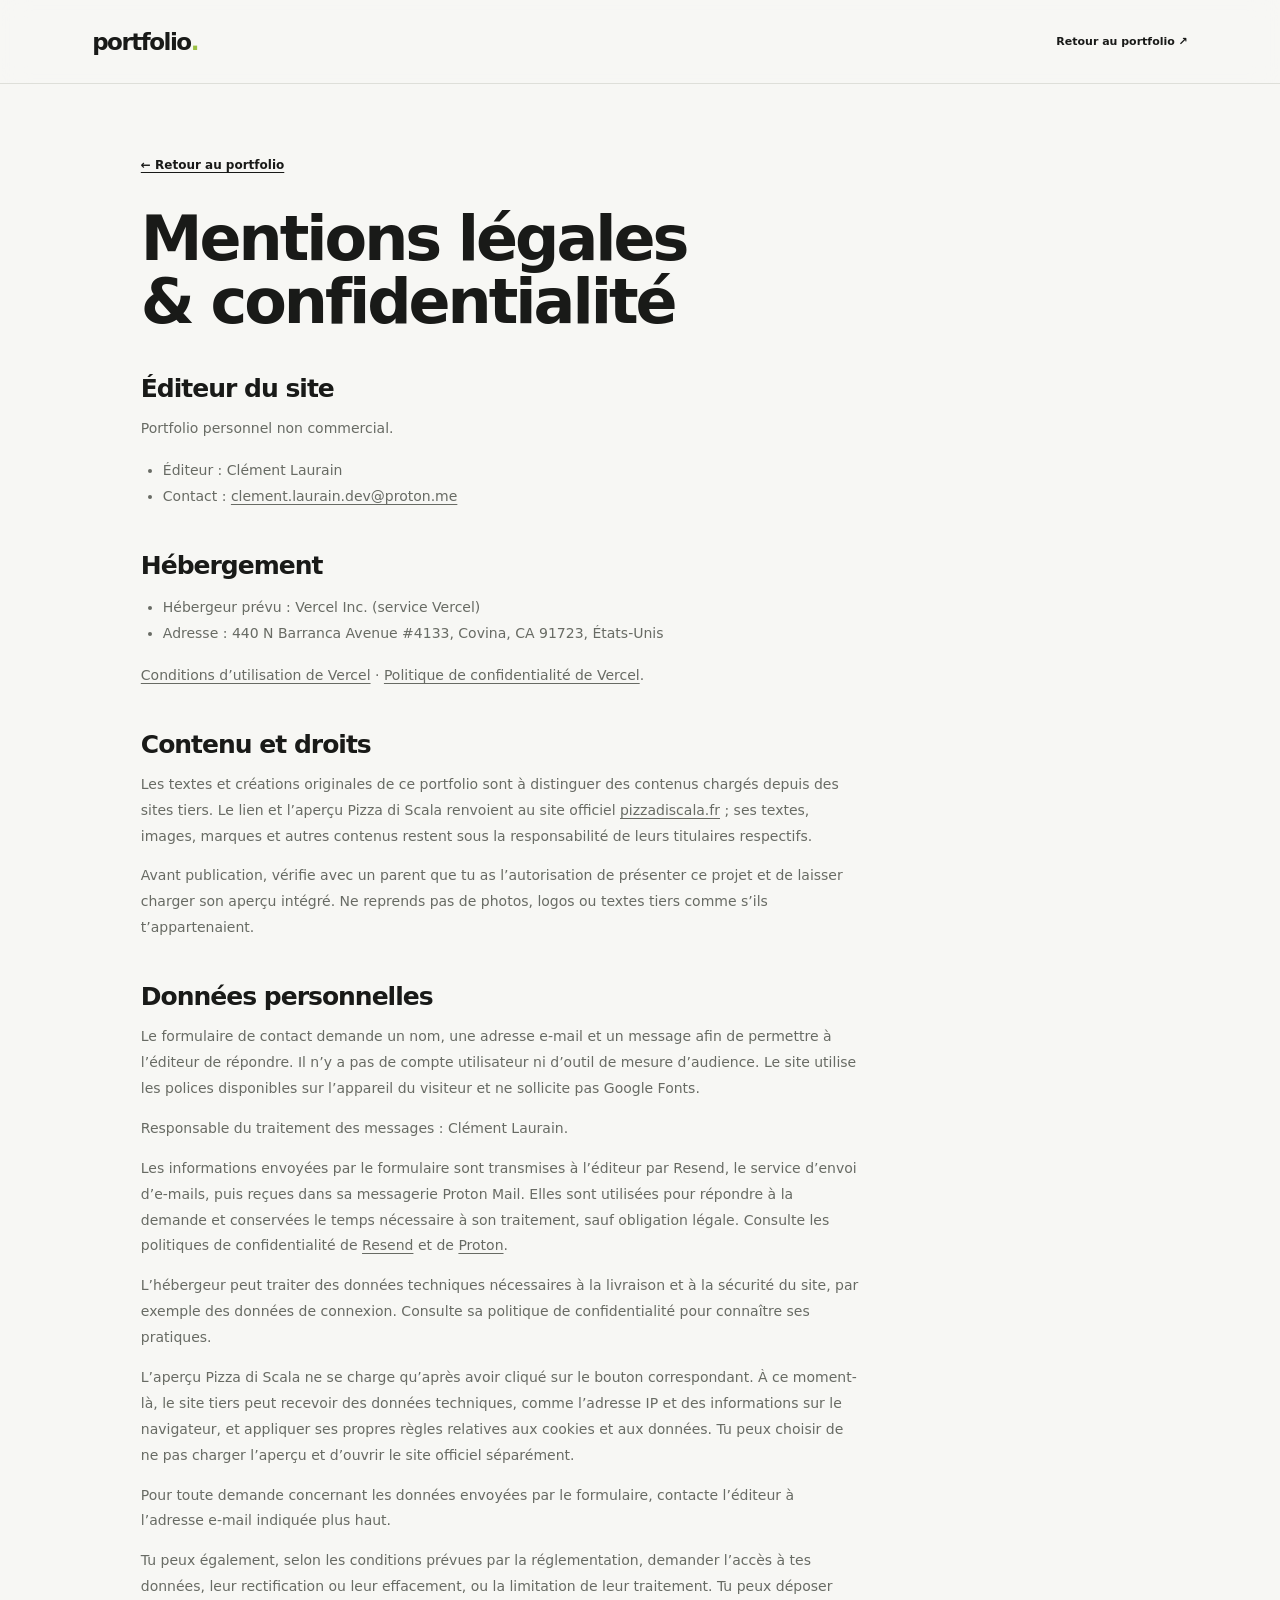
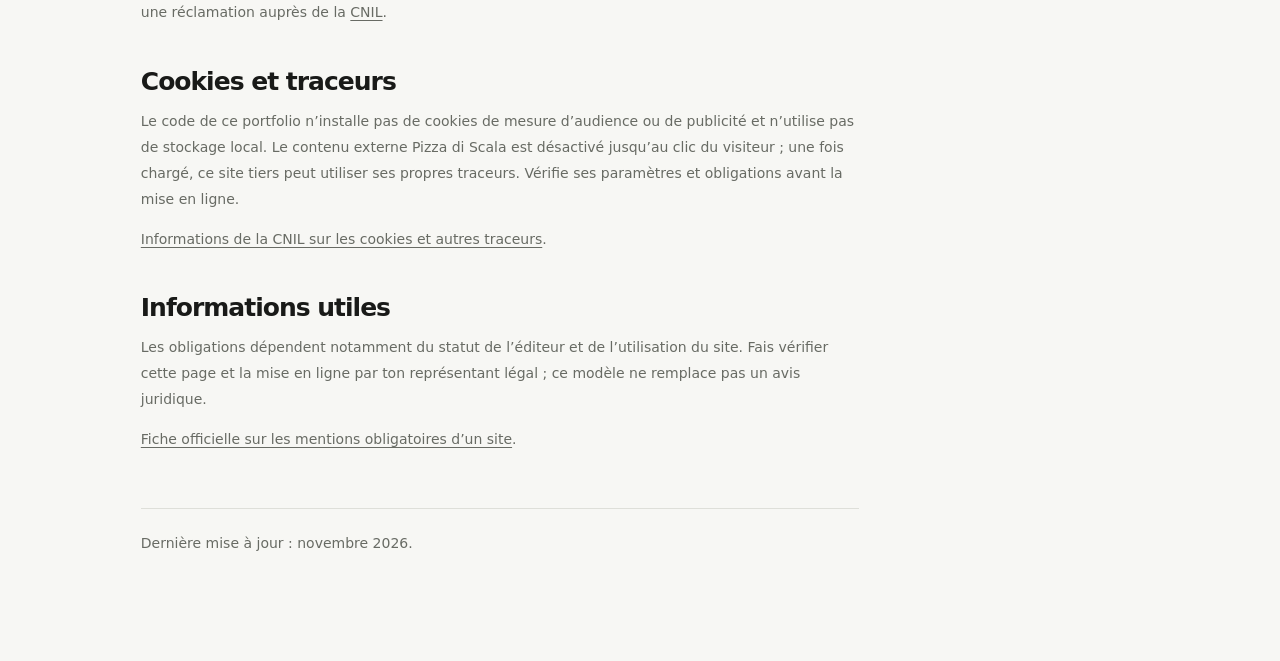
==== legal.html @ 201883a2 "Add files via upload" ====
<!DOCTYPE html>
<html lang="fr">
<head>
  <meta charset="UTF-8">
  <meta name="viewport" content="width=device-width, initial-scale=1.0">
  <meta name="description" content="Mentions légales et informations sur les données personnelles du portfolio de Clément.">
  <meta name="theme-color" content="#f7f7f4">
  <title>Mentions légales & confidentialité — Portfolio</title>
  <link rel="stylesheet" href="style.css">
</head>
<body>
  <header class="header">
    <a class="brand" href="index.html" aria-label="Retour au portfolio">portfolio<span>.</span></a>
    <a class="legal-home-link" href="index.html">Retour au portfolio ↗</a>
  </header>

  <main class="legal-content section-wrap">
    <a class="legal-back" href="index.html">← Retour au portfolio</a>
    <h1>Mentions légales<br>& confidentialité</h1>

    <section id="contact" aria-labelledby="publisher">
      <h2 id="publisher">Éditeur du site</h2>
      <p>Portfolio personnel non commercial.</p>
      <ul>
        <li>Éditeur : Clément Laurain</li>
        <li>Contact : <a href="mailto:clement.laurain.dev@proton.me">clement.laurain.dev@proton.me</a></li>
      </ul>
    </section>

    <section aria-labelledby="host">
      <h2 id="host">Hébergement</h2>
      <ul>
        <li>Hébergeur prévu : Vercel Inc. (service Vercel)</li>
        <li>Adresse : 440 N Barranca Avenue #4133, Covina, CA 91723, États-Unis</li>
      </ul>
      <p><a href="https://vercel.com/legal/terms" target="_blank" rel="noopener noreferrer">Conditions d’utilisation de Vercel</a> · <a href="https://vercel.com/legal/privacy-notice" target="_blank" rel="noopener noreferrer">Politique de confidentialité de Vercel</a>.</p>
    </section>

    <section aria-labelledby="content">
      <h2 id="content">Contenu et droits</h2>
      <p>Les textes et créations originales de ce portfolio sont à distinguer des contenus chargés depuis des sites tiers. Le lien et l’aperçu Pizza di Scala renvoient au site officiel <a href="https://pizzadiscala.fr/" target="_blank" rel="noopener noreferrer">pizzadiscala.fr</a> ; ses textes, images, marques et autres contenus restent sous la responsabilité de leurs titulaires respectifs.</p>
      <p>Avant publication, vérifie avec un parent que tu as l’autorisation de présenter ce projet et de laisser charger son aperçu intégré. Ne reprends pas de photos, logos ou textes tiers comme s’ils t’appartenaient.</p>
    </section>

    <section aria-labelledby="personal-data">
      <h2 id="personal-data">Données personnelles</h2>
      <p>Le formulaire de contact demande un nom, une adresse e-mail et un message afin de permettre à l’éditeur de répondre. Il n’y a pas de compte utilisateur ni d’outil de mesure d’audience. Le site utilise les polices disponibles sur l’appareil du visiteur et ne sollicite pas Google Fonts.</p>
      <p>Responsable du traitement des messages : Clément Laurain.</p>
      <p>Les informations envoyées par le formulaire sont transmises à l’éditeur par Resend, le service d’envoi d’e-mails, puis reçues dans sa messagerie Proton Mail. Elles sont utilisées pour répondre à la demande et conservées le temps nécessaire à son traitement, sauf obligation légale. Consulte les politiques de confidentialité de <a href="https://resend.com/legal/privacy-policy" target="_blank" rel="noopener noreferrer">Resend</a> et de <a href="https://proton.me/legal/privacy" target="_blank" rel="noopener noreferrer">Proton</a>.</p>
      <p>L’hébergeur peut traiter des données techniques nécessaires à la livraison et à la sécurité du site, par exemple des données de connexion. Consulte sa politique de confidentialité pour connaître ses pratiques.</p>
      <p>L’aperçu Pizza di Scala ne se charge qu’après avoir cliqué sur le bouton correspondant. À ce moment-là, le site tiers peut recevoir des données techniques, comme l’adresse IP et des informations sur le navigateur, et appliquer ses propres règles relatives aux cookies et aux données. Tu peux choisir de ne pas charger l’aperçu et d’ouvrir le site officiel séparément.</p>
      <p>Pour toute demande concernant les données envoyées par le formulaire, contacte l’éditeur à l’adresse e-mail indiquée plus haut.</p>
      <p>Tu peux également, selon les conditions prévues par la réglementation, demander l’accès à tes données, leur rectification ou leur effacement, ou la limitation de leur traitement. Tu peux déposer une réclamation auprès de la <a href="https://www.cnil.fr/" target="_blank" rel="noopener noreferrer">CNIL</a>.</p>
    </section>

    <section aria-labelledby="cookies">
      <h2 id="cookies">Cookies et traceurs</h2>
      <p>Le code de ce portfolio n’installe pas de cookies de mesure d’audience ou de publicité et n’utilise pas de stockage local. Le contenu externe Pizza di Scala est désactivé jusqu’au clic du visiteur ; une fois chargé, ce site tiers peut utiliser ses propres traceurs. Vérifie ses paramètres et obligations avant la mise en ligne.</p>
      <p><a href="https://www.cnil.fr/fr/cookies-et-autres-traceurs/que-dit-la-loi" target="_blank" rel="noopener noreferrer">Informations de la CNIL sur les cookies et autres traceurs</a>.</p>
    </section>

    <section aria-labelledby="sources">
      <h2 id="sources">Informations utiles</h2>
      <p>Les obligations dépendent notamment du statut de l’éditeur et de l’utilisation du site. Fais vérifier cette page et la mise en ligne par ton représentant légal ; ce modèle ne remplace pas un avis juridique.</p>
      <p><a href="https://entreprendre.service-public.gouv.fr/vosdroits/F37351" target="_blank" rel="noopener noreferrer">Fiche officielle sur les mentions obligatoires d’un site</a>.</p>
    </section>

    <p class="legal-footer">Dernière mise à jour : novembre 2026.</p>
  </main>
</body>
</html>
---- style.css ----
:root{--paper:#f7f7f4;--ink:#191a18;--muted:#858780;--line:#dedfd9;--accent:#c8f169;--mono:ui-monospace,SFMono-Regular,Consolas,monospace;--sans:system-ui,sans-serif}
*{box-sizing:border-box}
html{scroll-behavior:smooth;scroll-padding-top:90px}
body{margin:0;background:var(--paper);color:var(--ink);font-family:var(--sans);-webkit-font-smoothing:antialiased}
a{color:inherit;text-decoration:none}
button{font:inherit}
.progress{position:fixed;z-index:20;top:0;left:0;height:3px;width:0;background:var(--ink)}
.header{height:84px;padding:0 7.2%;display:flex;align-items:center;justify-content:space-between;border-bottom:1px solid var(--line);background:rgba(247,247,244,.9);backdrop-filter:blur(14px);position:sticky;top:0;z-index:10}
.brand{font-size:23px;font-weight:800;letter-spacing:-1.5px}.brand span{color:#9abf43}
.nav{display:flex;align-items:center;gap:38px;font-size:12px;font-weight:700}.nav a{transition:opacity .2s}.nav a:hover{opacity:.55}.nav-contact{border:1px solid var(--ink);padding:12px 17px;border-radius:2px}.nav-contact span{margin-left:13px}
.menu-toggle{display:none;background:none;border:0}
.section-wrap{padding-left:11%;padding-right:11%}
.hero{min-height:690px;padding-top:105px;position:relative;display:grid;grid-template-columns:1.1fr .9fr;gap:8%;align-items:center}
.eyebrow,.section-kicker,.hero-footer,.art-top,.art-bottom,.project-meta,.project-footnote,.about-note>span,.skill-number,.footer,.section-aside{font-family:var(--mono);font-size:9px;letter-spacing:1.25px}
.eyebrow{display:flex;align-items:center;gap:10px;color:#686b64}.status-dot{width:7px;height:7px;border-radius:50%;background:#91b94c;box-shadow:0 0 0 4px #e5edda}
h1{font-size:clamp(52px,6.2vw,88px);line-height:1.02;letter-spacing:-6px;margin:31px 0 25px;font-weight:700}
.serif{font-family:Georgia,serif;font-weight:400;font-style:italic;letter-spacing:-5px}
.hero-intro{max-width:430px;color:#70736c;font-size:14px;line-height:1.9}
.hero-actions{display:flex;align-items:center;gap:28px;margin-top:34px}
.button{display:inline-flex;align-items:center;justify-content:space-between;gap:36px;padding:17px 20px;font-size:11px;font-weight:700;transition:transform .2s,background .2s}.button:hover{transform:translateY(-3px)}
.button-dark{background:var(--ink);color:white}.button-dark:hover{background:#35372f}.button span{font-size:16px}
.text-link{font-size:11px;font-weight:700;border-bottom:1px solid #bfc0ba;padding-bottom:7px}.text-link span{margin-left:13px}
.hero-art{height:410px;background:#e9eae4;padding:18px 20px;position:relative;overflow:hidden}
.art-top,.art-bottom{display:flex;justify-content:space-between;color:#777a72;font-size:8px}
.art-grid{height:330px;position:relative;overflow:hidden}
.art-circle{position:absolute;width:245px;height:245px;border-radius:50%;background:#c7e77e;left:18%;top:28px}
.art-square{position:absolute;width:160px;height:190px;background:#22251f;right:8%;top:91px;transform:rotate(8deg);mix-blend-mode:multiply}
.art-line{position:absolute;width:1px;height:300px;background:#a8aaa2;left:50%;top:0;transform:rotate(35deg)}
.art-word{position:absolute;left:9%;top:120px;font-size:49px;line-height:.86;font-weight:800;letter-spacing:-4px;color:#20221e}
.art-word i{font-family:Georgia,serif;font-weight:400;color:#f7f7f4}
.art-caption{position:absolute;right:5%;bottom:28px;font-family:var(--mono);font-size:8px;line-height:1.7;color:#f7f7f4;z-index:2}
.hero-footer{position:absolute;bottom:30px;left:11%;right:11%;display:flex;align-items:center;gap:16px;color:#898b84;font-size:8px}.scroll-line{height:1px;background:var(--line);flex:1}
.section-pad{padding-top:125px;padding-bottom:125px}
.section-kicker{display:flex;gap:24px;color:#858780}.section-kicker span:first-child{color:#222;font-weight:500}
.about{border-top:1px solid var(--line)}
.about-content{display:grid;grid-template-columns:1.1fr .9fr;gap:10%;margin:58px 0 75px}
h2{font-size:clamp(38px,5vw,65px);line-height:1.08;letter-spacing:-3.5px;margin:0;font-weight:700}.muted{color:#a3a59e}
.about-text{max-width:440px;padding-top:7px}.about-text p,.project-info>p,.skills-heading>p{font-size:13px;line-height:2;color:#777a72;margin:0 0 18px}.about-text strong{color:var(--ink)}
.about-text .text-link{display:inline-block;margin-top:13px}
.about-note{border-top:1px solid var(--line);padding-top:20px;display:flex;justify-content:space-between;align-items:center}.about-note>span{color:#858780}.about-note p{font-family:Georgia,serif;font-size:22px;font-style:italic;margin:0}
.projects{background:#eeefe9}
.section-heading{display:flex;justify-content:space-between;align-items:flex-start;margin-bottom:55px}.section-aside{line-height:1.9;color:#858780;margin:0}
.project-feature{display:grid;grid-template-columns:1.2fr .8fr;gap:8%;align-items:center}
.project-visual{background:#dfe1d8;padding:13px;box-shadow:0 20px 50px #25271b12}
.browser-bar{height:28px;display:flex;align-items:center;justify-content:space-between;color:#858780;font-family:var(--mono);font-size:8px;padding:0 8px 10px}
.browser-dots{display:flex;gap:4px}.browser-dots i{width:5px;height:5px;background:#b7b9b1;border-radius:50%}
.pizza-site-preview,.pizza-preview-placeholder{display:flex;width:100%;height:350px;border:0;background:#fff}
.pizza-site-preview{display:block}
.pizza-preview-placeholder{padding:30px;flex-direction:column;justify-content:center;align-items:flex-start;gap:16px}
.pizza-preview-placeholder p{max-width:390px;color:#686b64;font-size:13px;line-height:1.8}
.preview-load{border:0;cursor:pointer}
.project-info{padding:10px 0}.project-meta{display:flex;justify-content:space-between;color:#8b8d85;font-size:8px}
.project-info h3{font-size:39px;letter-spacing:-2px;margin:34px 0 10px}.project-title-link{display:inline-flex;align-items:center;gap:10px}.project-title-link span{font-family:var(--mono);font-size:15px;color:#858780}.project-info .project-lead{font-size:14px;color:#292a26;font-weight:700;margin-bottom:16px}
.tag-list{display:flex;gap:7px;margin:25px 0 30px}.tag-list span{font-family:var(--mono);font-size:8px;border:1px solid #cfd1c8;padding:8px 10px}
.project-footnote{color:#92948d;font-size:8px;margin:23px 0 0;letter-spacing:.3px}
.legal-content{max-width:1000px;padding-top:70px;padding-bottom:90px}
.legal-home-link{font-size:11px;font-weight:700}
.legal-content .legal-back{display:inline-block;margin-bottom:35px;font-size:12px;font-weight:700}
.legal-content h1{font-size:clamp(38px,5vw,62px);letter-spacing:-3px;margin:0 0 20px}
.legal-content h2{font-size:25px;letter-spacing:-1px;margin:42px 0 14px}
.legal-content h3{font-size:17px;margin:25px 0 10px}
.legal-content p,.legal-content li{max-width:760px;color:#686b64;font-size:14px;line-height:1.85}
.legal-content ul{padding-left:22px}
.legal-content a:not(.brand){text-decoration:underline;text-underline-offset:3px}
.legal-footer{margin-top:55px;padding-top:22px;border-top:1px solid var(--line);font-size:11px}
.skills-heading{display:flex;justify-content:space-between;align-items:flex-end;margin:58px 0 55px}.skills-heading>p{max-width:270px;margin:0 0 5px}
.skill-list{border-top:1px solid var(--line)}
.skill-row{display:grid;grid-template-columns:70px 1fr 50px;align-items:center;padding:25px 0;border-bottom:1px solid var(--line)}
.skill-number{color:#92948d}.skill-row h3{font-size:21px;letter-spacing:-.7px;margin:0 0 5px}.skill-row p{font-size:11px;color:#858780;margin:0}.skill-symbol{font-family:var(--mono);font-size:16px;text-align:right;color:#9ca095}
.contact{background:#20221e;color:#f7f7f4;padding-top:35px}
.contact-top{color:#a2a49c}.contact-top span:first-child{color:var(--accent)}
.contact-main{padding:90px 0 100px;display:grid;grid-template-columns:1fr .8fr;gap:10%;align-items:center}.contact-intro{max-width:600px}.contact-main .eyebrow{color:#b5b7ae}.contact-main h2{font-size:clamp(55px,8vw,100px);letter-spacing:-6px;margin:27px 0}
.contact-copy{font-size:13px;color:#b4b6ae;line-height:1.8;max-width:350px;margin-bottom:30px}
.button-light{background:var(--accent);color:#20221e}.button-light:hover{background:#d7f69a}
.contact-form{position:relative;display:flex;flex-direction:column;gap:10px}.contact-form label{font-size:11px;font-weight:700;color:#e3e4de;margin-top:8px}.contact-form input,.contact-form textarea{width:100%;border:1px solid #55574f;border-radius:0;padding:13px;background:#292b26;color:#f7f7f4;font:inherit;font-size:13px}.contact-form textarea{resize:vertical;min-height:130px}.contact-form input:focus,.contact-form textarea:focus{outline:2px solid var(--accent);outline-offset:2px}.contact-submit{align-self:flex-start;border:0;cursor:pointer;margin-top:10px}.contact-submit:disabled{opacity:.65;cursor:wait}.contact-status{min-height:1.5em;margin:0;color:#d4d6ce;font-size:12px;line-height:1.6}.contact-form-trap{position:absolute;left:-10000px;width:1px;height:1px;overflow:hidden}
.footer{border-top:1px solid #41433d;padding:23px 0;display:flex;align-items:center;justify-content:space-between;color:#a2a49c;font-size:8px}.brand-light{color:#f7f7f4;font-family:var(--sans);font-size:20px;letter-spacing:-1px}
.reveal{opacity:0;transform:translateY(22px);transition:opacity .7s ease,transform .7s ease}.reveal.visible{opacity:1;transform:translateY(0)}
@media(max-width:900px){.section-wrap{padding-left:7%;padding-right:7%}.hero{gap:4%;grid-template-columns:1fr  .85fr}.hero-footer{left:7%;right:7%}.art-word{font-size:39px}.project-feature{gap:5%}}
@media(max-width:680px){.header{height:70px;padding:0 6%}.menu-toggle{display:flex;flex-direction:column;gap:6px;padding:10px}.menu-toggle span{width:23px;height:1px;background:var(--ink);transition:transform .2s}.nav{display:none;position:absolute;top:69px;left:0;right:0;background:var(--paper);padding:25px 6% 30px;align-items:flex-start;flex-direction:column;gap:22px;border-bottom:1px solid var(--line)}.nav.open{display:flex}.menu-toggle[aria-expanded="true"] span:first-child{transform:translateY(3.5px) rotate(45deg)}.menu-toggle[aria-expanded="true"] span:last-child{transform:translateY(-3.5px) rotate(-45deg)}
.section-wrap{padding-left:6%;padding-right:6%}.hero{padding-top:75px;padding-bottom:95px;display:flex;flex-direction:column;align-items:stretch;gap:55px;min-height:0}.hero h1{font-size:58px;letter-spacing:-4px}.serif{letter-spacing:-3px}.hero-art{height:350px}.art-grid{height:270px}.art-circle{width:210px;height:210px}.art-square{height:160px;width:130px;top:75px}.art-word{font-size:42px;top:105px}.hero-footer{left:6%;right:6%;bottom:28px}
.section-pad{padding-top:85px;padding-bottom:85px}.about-content{display:block;margin:45px 0 55px}.about-content h2{font-size:44px;margin-bottom:30px}.about-note{align-items:flex-start;gap:20px;flex-direction:column}.about-note p{font-size:20px}
.section-heading{gap:20px;flex-direction:column;margin-bottom:38px}.project-feature{display:flex;flex-direction:column;gap:35px;align-items:stretch}.project-visual{padding:8px}.pizza-site-preview,.pizza-preview-placeholder{height:340px}.pizza-preview-placeholder{padding:20px}.project-info h3{font-size:34px;margin-top:25px}.project-footnote{line-height:1.8}
.skills-heading{display:block;margin:45px 0 35px}.skills-heading h2{font-size:44px;margin-bottom:25px}.skills-heading>p{max-width:350px}.skill-row{grid-template-columns:40px 1fr 30px;padding:22px 0}.skill-row h3{font-size:19px}.skill-row p{line-height:1.6;max-width:260px}
.contact{padding-top:30px}.contact-main{padding:85px 0 95px;grid-template-columns:1fr;gap:45px}.contact-main h2{font-size:62px;letter-spacing:-4px}.contact-form{max-width:560px}.footer{display:grid;grid-template-columns:1fr 1fr;gap:18px}.footer span:nth-child(2),.footer a:nth-child(4),.footer span:last-child{text-align:right}
.legal-content{padding-top:45px;padding-bottom:65px}.legal-content h1{font-size:42px}.legal-content h2{font-size:22px;margin-top:34px}
}
@media(prefers-reduced-motion:reduce){html{scroll-behavior:auto}.reveal{opacity:1;transform:none;transition:none}*{animation-duration:.01ms!important;transition-duration:.01ms!important}}
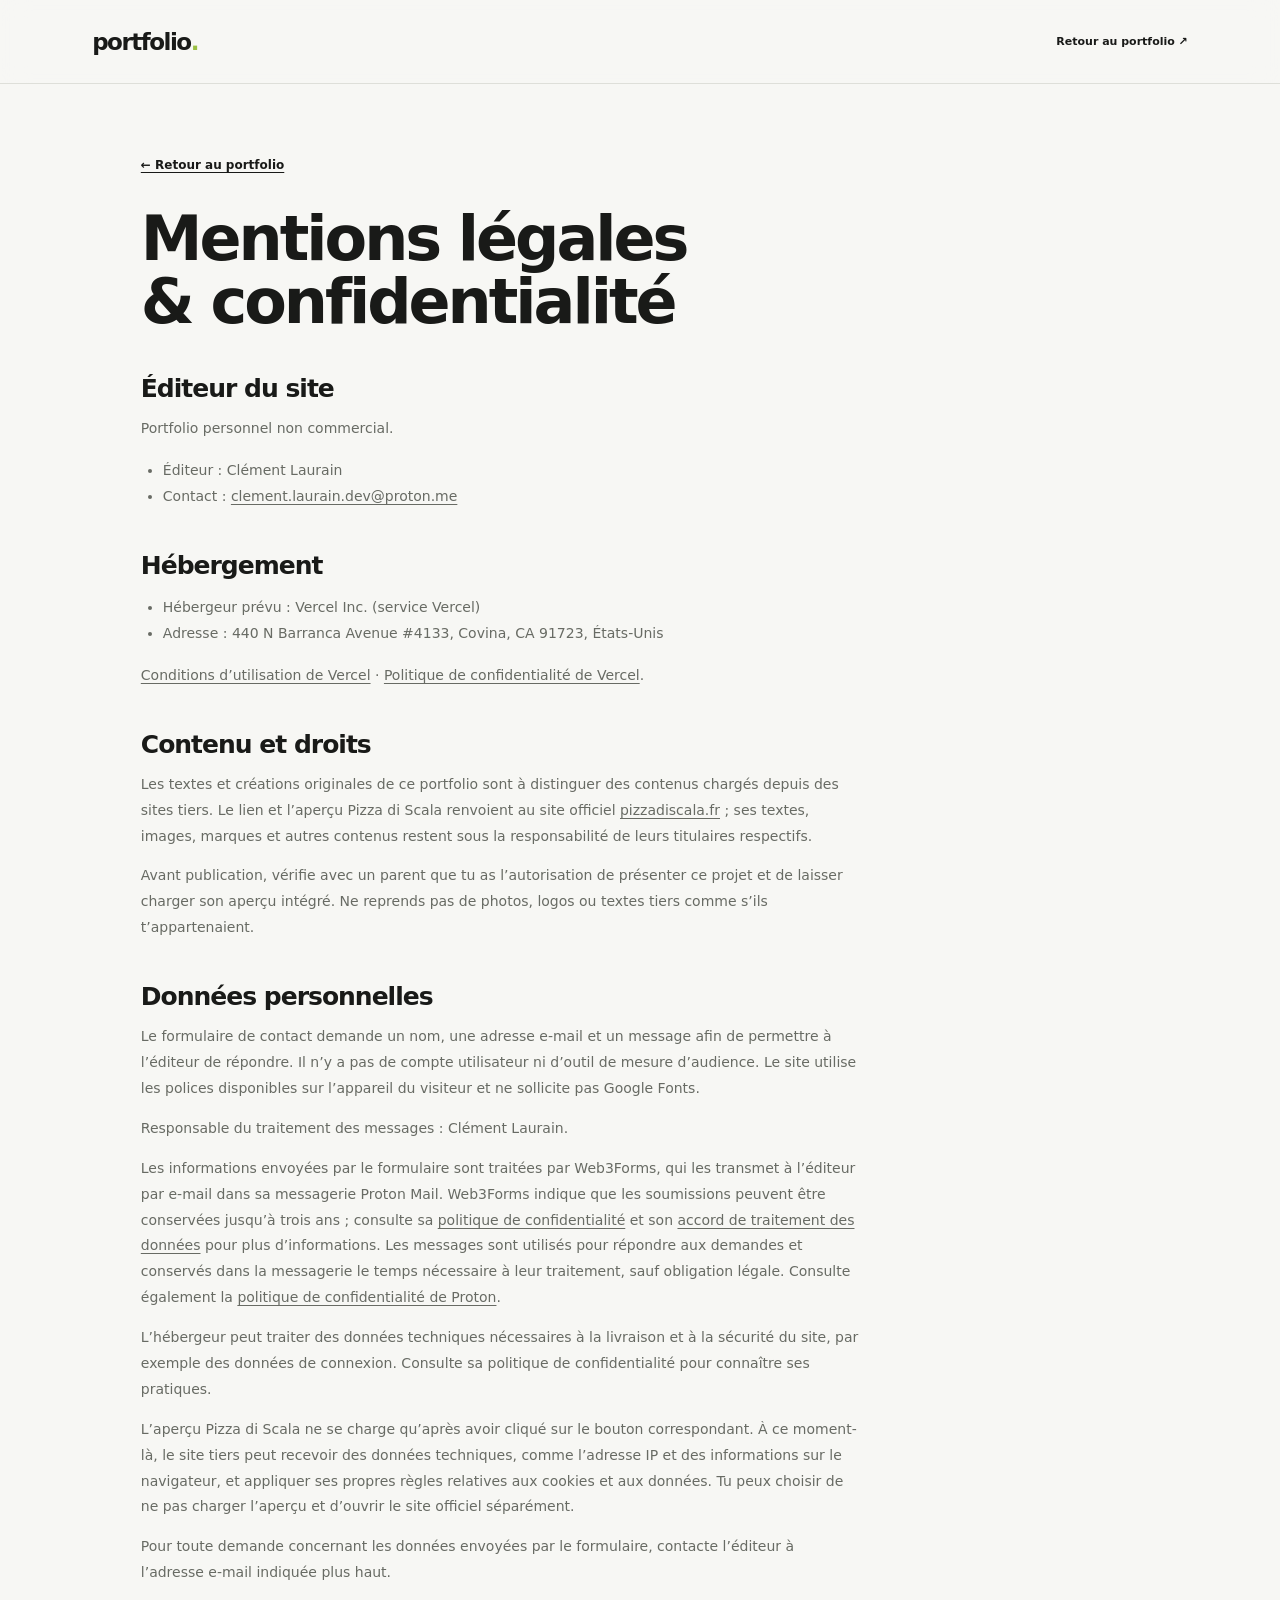
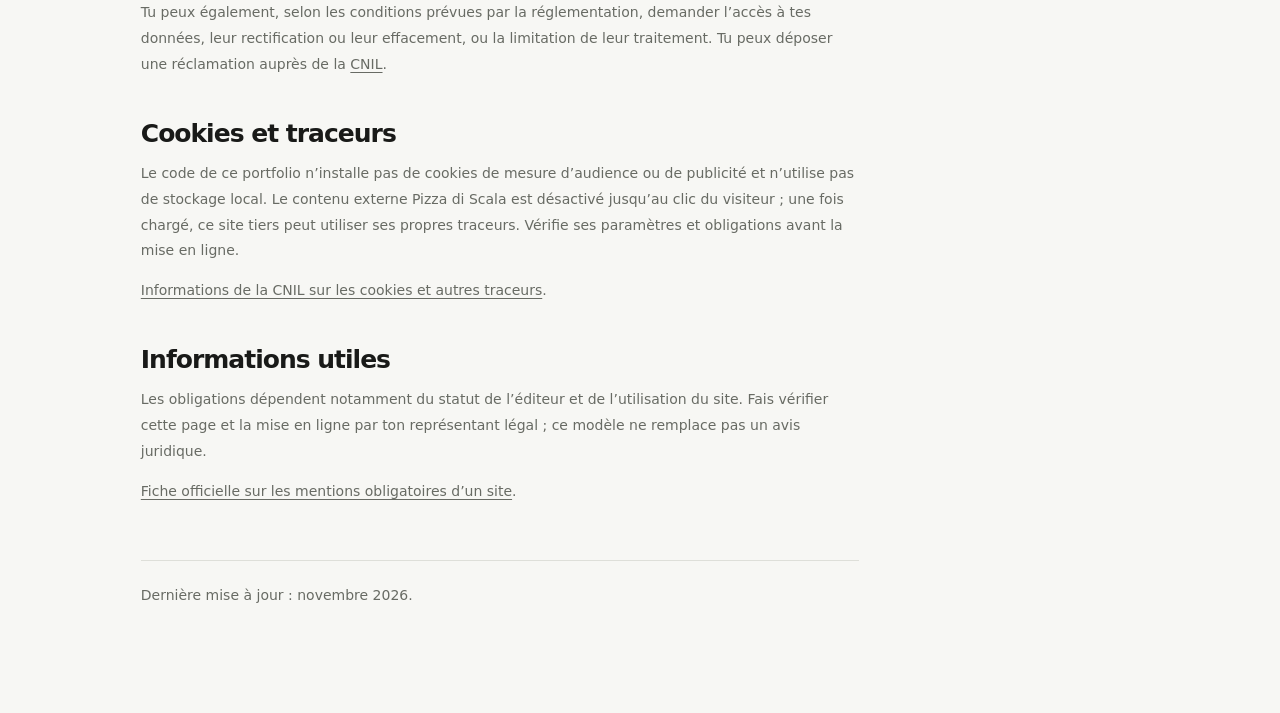
==== commit 4c932b7a: "Add files via upload" ====
--- a/legal.html
+++ b/legal.html
@@ -46,7 +46,7 @@
       <h2 id="personal-data">Données personnelles</h2>
       <p>Le formulaire de contact demande un nom, une adresse e-mail et un message afin de permettre à l’éditeur de répondre. Il n’y a pas de compte utilisateur ni d’outil de mesure d’audience. Le site utilise les polices disponibles sur l’appareil du visiteur et ne sollicite pas Google Fonts.</p>
       <p>Responsable du traitement des messages : Clément Laurain.</p>
-      <p>Les informations envoyées par le formulaire sont transmises à l’éditeur par Resend, le service d’envoi d’e-mails, puis reçues dans sa messagerie Proton Mail. Elles sont utilisées pour répondre à la demande et conservées le temps nécessaire à son traitement, sauf obligation légale. Consulte les politiques de confidentialité de <a href="https://resend.com/legal/privacy-policy" target="_blank" rel="noopener noreferrer">Resend</a> et de <a href="https://proton.me/legal/privacy" target="_blank" rel="noopener noreferrer">Proton</a>.</p>
+      <p>Les informations envoyées par le formulaire sont traitées par Web3Forms, qui les transmet à l’éditeur par e-mail dans sa messagerie Proton Mail. Web3Forms indique que les soumissions peuvent être conservées jusqu’à trois ans ; consulte sa <a href="https://web3forms.com/privacy" target="_blank" rel="noopener noreferrer">politique de confidentialité</a> et son <a href="https://web3forms.com/dpa" target="_blank" rel="noopener noreferrer">accord de traitement des données</a> pour plus d’informations. Les messages sont utilisés pour répondre aux demandes et conservés dans la messagerie le temps nécessaire à leur traitement, sauf obligation légale. Consulte également la <a href="https://proton.me/legal/privacy" target="_blank" rel="noopener noreferrer">politique de confidentialité de Proton</a>.</p>
       <p>L’hébergeur peut traiter des données techniques nécessaires à la livraison et à la sécurité du site, par exemple des données de connexion. Consulte sa politique de confidentialité pour connaître ses pratiques.</p>
       <p>L’aperçu Pizza di Scala ne se charge qu’après avoir cliqué sur le bouton correspondant. À ce moment-là, le site tiers peut recevoir des données techniques, comme l’adresse IP et des informations sur le navigateur, et appliquer ses propres règles relatives aux cookies et aux données. Tu peux choisir de ne pas charger l’aperçu et d’ouvrir le site officiel séparément.</p>
       <p>Pour toute demande concernant les données envoyées par le formulaire, contacte l’éditeur à l’adresse e-mail indiquée plus haut.</p>
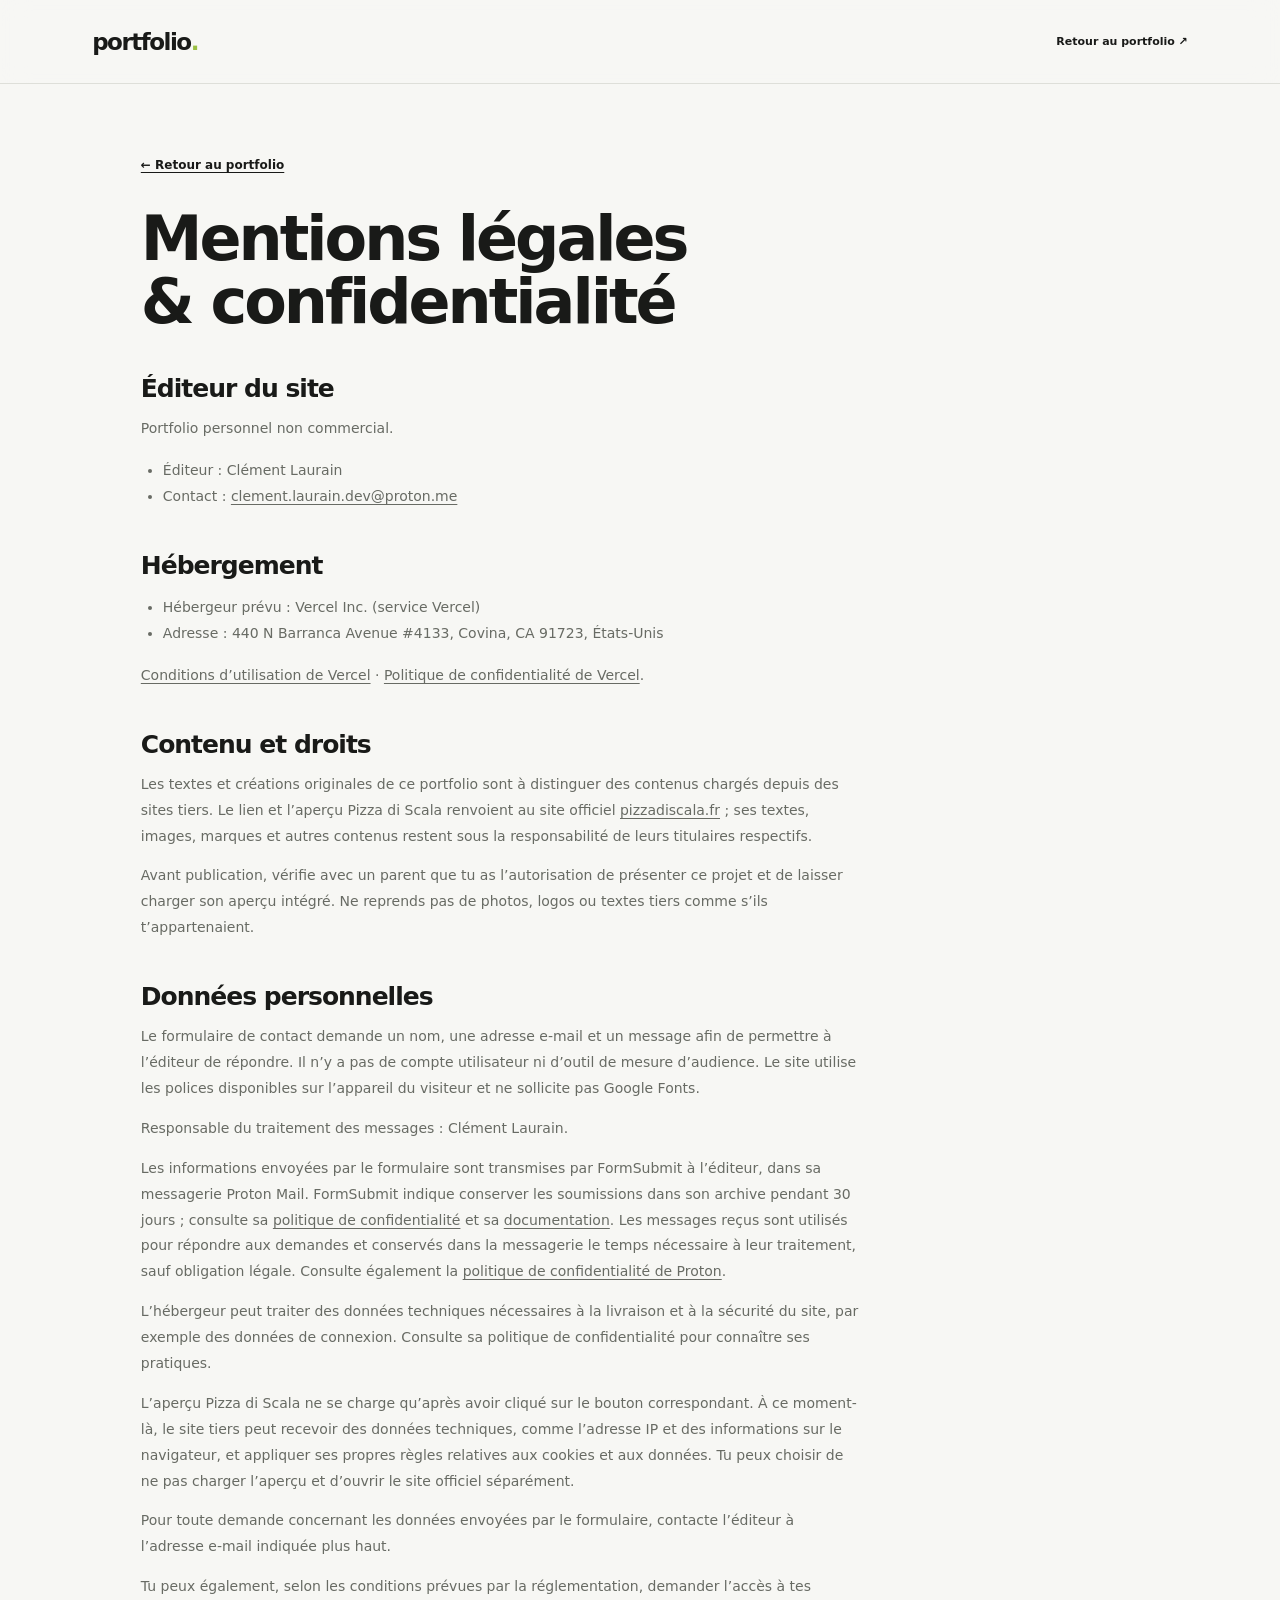
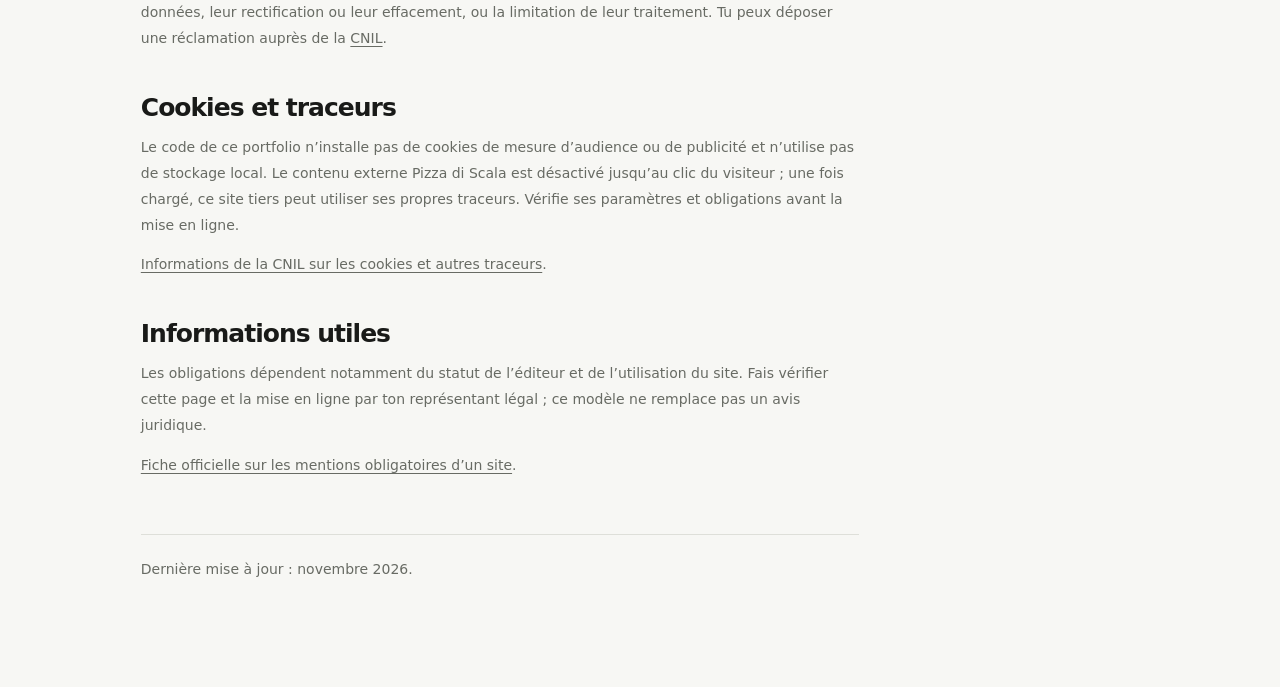
==== commit 2a36e0b6: "Add files via upload" ====
--- a/legal.html
+++ b/legal.html
@@ -46,7 +46,7 @@
       <h2 id="personal-data">Données personnelles</h2>
       <p>Le formulaire de contact demande un nom, une adresse e-mail et un message afin de permettre à l’éditeur de répondre. Il n’y a pas de compte utilisateur ni d’outil de mesure d’audience. Le site utilise les polices disponibles sur l’appareil du visiteur et ne sollicite pas Google Fonts.</p>
       <p>Responsable du traitement des messages : Clément Laurain.</p>
-      <p>Les informations envoyées par le formulaire sont traitées par Web3Forms, qui les transmet à l’éditeur par e-mail dans sa messagerie Proton Mail. Web3Forms indique que les soumissions peuvent être conservées jusqu’à trois ans ; consulte sa <a href="https://web3forms.com/privacy" target="_blank" rel="noopener noreferrer">politique de confidentialité</a> et son <a href="https://web3forms.com/dpa" target="_blank" rel="noopener noreferrer">accord de traitement des données</a> pour plus d’informations. Les messages sont utilisés pour répondre aux demandes et conservés dans la messagerie le temps nécessaire à leur traitement, sauf obligation légale. Consulte également la <a href="https://proton.me/legal/privacy" target="_blank" rel="noopener noreferrer">politique de confidentialité de Proton</a>.</p>
+      <p>Les informations envoyées par le formulaire sont transmises par FormSubmit à l’éditeur, dans sa messagerie Proton Mail. FormSubmit indique conserver les soumissions dans son archive pendant 30 jours ; consulte sa <a href="https://formsubmit.co/privacy.pdf" target="_blank" rel="noopener noreferrer">politique de confidentialité</a> et sa <a href="https://formsubmit.co/documentation" target="_blank" rel="noopener noreferrer">documentation</a>. Les messages reçus sont utilisés pour répondre aux demandes et conservés dans la messagerie le temps nécessaire à leur traitement, sauf obligation légale. Consulte également la <a href="https://proton.me/legal/privacy" target="_blank" rel="noopener noreferrer">politique de confidentialité de Proton</a>.</p>
       <p>L’hébergeur peut traiter des données techniques nécessaires à la livraison et à la sécurité du site, par exemple des données de connexion. Consulte sa politique de confidentialité pour connaître ses pratiques.</p>
       <p>L’aperçu Pizza di Scala ne se charge qu’après avoir cliqué sur le bouton correspondant. À ce moment-là, le site tiers peut recevoir des données techniques, comme l’adresse IP et des informations sur le navigateur, et appliquer ses propres règles relatives aux cookies et aux données. Tu peux choisir de ne pas charger l’aperçu et d’ouvrir le site officiel séparément.</p>
       <p>Pour toute demande concernant les données envoyées par le formulaire, contacte l’éditeur à l’adresse e-mail indiquée plus haut.</p>
